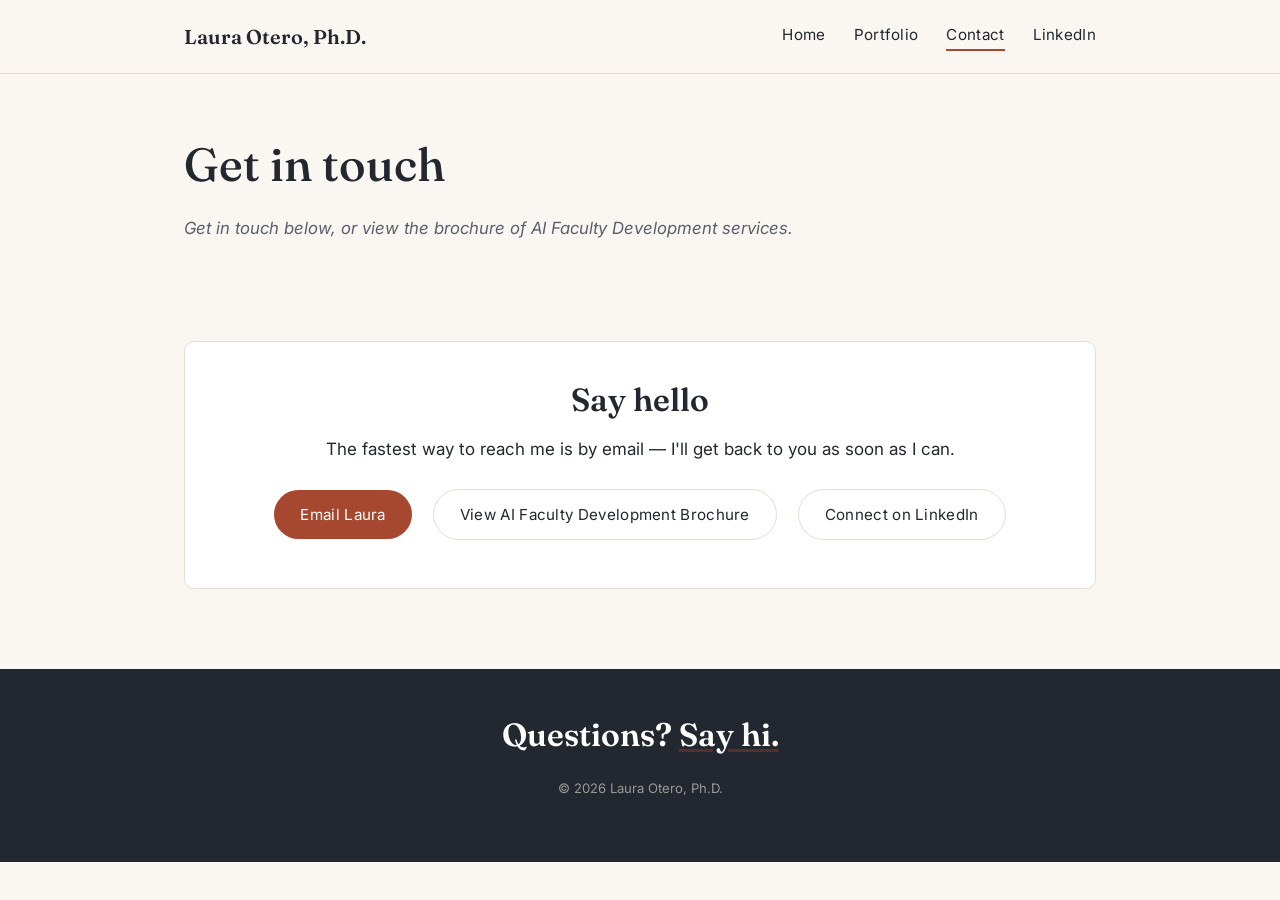
==== contact.html @ 6b9cdb31 "Add full site content: pages, assets, and self-hosted lessons" ====
<!DOCTYPE html>
<html lang="en">
<head>
<meta charset="UTF-8">
<meta name="viewport" content="width=device-width, initial-scale=1.0">
<title>Contact — Laura Otero, Ph.D.</title>
<meta name="description" content="Get in touch with Laura Otero, Ph.D. about consulting engagements in instructional design, leadership, and educational technology.">
<link rel="preconnect" href="https://fonts.googleapis.com">
<link rel="preconnect" href="https://fonts.gstatic.com" crossorigin>
<link href="https://fonts.googleapis.com/css2?family=Fraunces:wght@500;600&family=Inter:wght@400;500;600&display=swap" rel="stylesheet">
<link rel="stylesheet" href="assets/style.css">
</head>
<body>

<header class="site-header">
  <div class="header-inner">
    <a class="brand" href="/">Laura Otero, Ph.D.</a>
    <button class="nav-toggle" aria-label="Toggle navigation" onclick="document.querySelector('.main-nav').classList.toggle('open')">&#9776;</button>
    <nav class="main-nav">
      <a href="/">Home</a>
      <a href="portfolio.html">Portfolio</a>
      <a href="contact.html" class="active">Contact</a>
      <a class="icon-link" href="https://www.linkedin.com/in/lauralarkotero/" target="_blank" rel="noopener" aria-label="LinkedIn">LinkedIn</a>
    </nav>
  </div>
</header>

<section class="hero">
  <div class="container">
    <h1>Get in touch</h1>
    <p class="available-note">Get in touch below, or view the brochure of AI Faculty Development services.</p>
  </div>
</section>

<section>
  <div class="container">
    <div class="contact-card">
      <h2>Say hello</h2>
      <p>The fastest way to reach me is by email — I'll get back to you as soon as I can.</p>
      <a class="btn" href="mailto:laura.lark.otero@gmail.com">Email Laura</a>
      <a class="btn secondary" href="https://docs.google.com/document/d/1oBhnGbUb4kghAIbn_kGNjAwjj9rVR6Q0Kdnj7EA6_eM/edit?usp=sharing" target="_blank" rel="noopener">View AI Faculty Development Brochure</a>
      <a class="btn secondary" href="https://www.linkedin.com/in/lauralarkotero/" target="_blank" rel="noopener">Connect on LinkedIn</a>
    </div>
  </div>
</section>

<footer class="site-footer">
  <div class="container">
    <h2>Questions? <a href="mailto:laura.lark.otero@gmail.com">Say hi.</a></h2>
    <p class="fine-print">&copy; <span id="year"></span> Laura Otero, Ph.D.</p>
  </div>
</footer>

<script>document.getElementById('year').textContent = new Date().getFullYear();</script>
</body>
</html>
---- assets/style.css ----
/* ---------------------------------------------------------
   Laura Otero, Ph.D. — site styles
   --------------------------------------------------------- */

:root {
  --bg: #faf7f2;
  --surface: #ffffff;
  --ink: #23272f;
  --ink-soft: #5b5f6b;
  --accent: #a6472f;
  --accent-soft: #f1e3dd;
  --teal: #2f4c46;
  --teal-soft: #e4ece9;
  --border: #e4ded3;
  --radius: 10px;
  --max: 960px;
}

* { box-sizing: border-box; }

html { scroll-behavior: smooth; }

body {
  margin: 0;
  background: var(--bg);
  color: var(--ink);
  font-family: 'Inter', -apple-system, BlinkMacSystemFont, 'Segoe UI', sans-serif;
  font-size: 17px;
  line-height: 1.65;
  -webkit-font-smoothing: antialiased;
}

h1, h2, h3, h4 {
  font-family: 'Fraunces', Georgia, 'Times New Roman', serif;
  font-weight: 600;
  color: var(--ink);
  line-height: 1.15;
  margin: 0 0 0.5em;
}

h1 { font-size: clamp(2rem, 4vw, 2.9rem); font-weight: 500; }
h2 { font-size: clamp(1.5rem, 3vw, 2rem); }
h3 { font-size: 1.25rem; }

p { margin: 0 0 1.1em; }

a { color: var(--accent); text-decoration-color: rgba(166,71,47,0.35); text-underline-offset: 3px; }
a:hover { text-decoration-color: var(--accent); }

.container {
  max-width: var(--max);
  margin: 0 auto;
  padding: 0 24px;
}

/* ---------- Header ---------- */

header.site-header {
  border-bottom: 1px solid var(--border);
  background: var(--bg);
  position: sticky;
  top: 0;
  z-index: 50;
}

.header-inner {
  display: flex;
  align-items: center;
  justify-content: space-between;
  padding: 20px 24px;
  max-width: var(--max);
  margin: 0 auto;
}

.brand {
  font-family: 'Fraunces', Georgia, serif;
  font-size: 1.25rem;
  font-weight: 600;
  color: var(--ink);
  text-decoration: none;
}

nav.main-nav {
  display: flex;
  align-items: center;
  gap: 28px;
}

nav.main-nav a {
  color: var(--ink);
  text-decoration: none;
  font-size: 0.95rem;
  letter-spacing: 0.02em;
  padding-bottom: 2px;
  border-bottom: 2px solid transparent;
}

nav.main-nav a:hover,
nav.main-nav a.active {
  border-bottom-color: var(--accent);
}

nav.main-nav .icon-link {
  display: inline-flex;
  align-items: center;
}

.nav-toggle {
  display: none;
  background: none;
  border: none;
  font-size: 1.5rem;
  cursor: pointer;
  color: var(--ink);
}

@media (max-width: 640px) {
  nav.main-nav {
    position: absolute;
    top: 100%;
    left: 0;
    right: 0;
    flex-direction: column;
    align-items: flex-start;
    gap: 0;
    background: var(--bg);
    border-bottom: 1px solid var(--border);
    display: none;
  }
  nav.main-nav.open { display: flex; }
  nav.main-nav a {
    width: 100%;
    padding: 14px 24px;
    border-bottom: 1px solid var(--border);
  }
  .nav-toggle { display: block; }
}

/* ---------- Hero ---------- */

.hero {
  padding: 64px 0 40px;
}

.hero-grid {
  display: grid;
  grid-template-columns: 1.4fr 1fr;
  gap: 48px;
  align-items: center;
}

@media (max-width: 780px) {
  .hero-grid { grid-template-columns: 1fr; }
  .hero-photo { order: -1; max-width: 260px; margin: 0 auto; }
}

.hero-photo img {
  width: 100%;
  border-radius: var(--radius);
  display: block;
  box-shadow: 0 12px 32px rgba(35,39,47,0.12);
}

.available-note {
  font-style: italic;
  color: var(--ink-soft);
  font-size: 1.05rem;
}

/* ---------- Sections ---------- */

section { padding: 40px 0; }

section.tinted {
  background: var(--surface);
  border-top: 1px solid var(--border);
  border-bottom: 1px solid var(--border);
}

.bio p { color: var(--ink-soft); max-width: 74ch; }

.pillars {
  display: grid;
  grid-template-columns: repeat(3, 1fr);
  gap: 28px;
}

@media (max-width: 780px) {
  .pillars { grid-template-columns: 1fr; }
}

.pillar {
  background: var(--surface);
  border: 1px solid var(--border);
  border-radius: var(--radius);
  padding: 28px 24px;
}

.pillar h3 { color: var(--accent); }

.pillar p { color: var(--ink-soft); margin-bottom: 0; font-size: 0.98rem; }

.closing-note {
  background: var(--teal-soft);
  border-radius: var(--radius);
  padding: 32px;
  text-align: center;
  margin-top: 8px;
}

.closing-note p { margin: 0; color: var(--teal); font-size: 1.05rem; }

/* ---------- Buttons ---------- */

.btn {
  display: inline-block;
  padding: 12px 26px;
  background: var(--accent);
  color: #fff;
  border-radius: 999px;
  text-decoration: none;
  font-size: 0.95rem;
  letter-spacing: 0.02em;
  transition: opacity 0.15s ease;
}

.btn:hover { opacity: 0.85; text-decoration: none; }

.btn.secondary {
  background: transparent;
  color: var(--ink);
  border: 1px solid var(--border);
}

/* ---------- Portfolio: featured videos ---------- */

.video-grid {
  display: grid;
  grid-template-columns: repeat(2, 1fr);
  gap: 28px;
}

@media (max-width: 780px) {
  .video-grid { grid-template-columns: 1fr; }
}

.video-card {
  background: var(--surface);
  border: 1px solid var(--border);
  border-radius: var(--radius);
  overflow: hidden;
}

.video-embed {
  position: relative;
  padding-bottom: 56.25%;
  height: 0;
  background: #1b1b1b;
}

.video-embed iframe {
  position: absolute;
  top: 0; left: 0; width: 100%; height: 100%;
  border: 0;
}

.video-embed.placeholder {
  display: flex;
  align-items: center;
  justify-content: center;
  color: #cfcfcf;
  font-size: 0.9rem;
  text-align: center;
  padding: 20px;
}

.video-card-body { padding: 18px 20px; }

.video-card-body h3 { font-size: 1.05rem; margin-bottom: 6px; }

.video-card-body p { color: var(--ink-soft); font-size: 0.92rem; margin-bottom: 0; }

.tag {
  display: inline-block;
  font-size: 0.78rem;
  color: var(--teal);
  background: var(--teal-soft);
  padding: 3px 10px;
  border-radius: 999px;
  margin-bottom: 10px;
}

/* ---------- Portfolio: category groups ---------- */

.category-group { margin-bottom: 44px; }

.category-group h2 {
  border-bottom: 2px solid var(--accent);
  display: inline-block;
  padding-bottom: 6px;
  margin-bottom: 24px;
}

.project-item {
  border: 1px solid var(--border);
  border-radius: var(--radius);
  background: var(--surface);
  margin-bottom: 16px;
  overflow: hidden;
}

.project-item summary {
  cursor: pointer;
  list-style: none;
  padding: 18px 22px;
  font-family: 'Fraunces', Georgia, serif;
  font-size: 1.1rem;
  font-weight: 600;
  display: flex;
  align-items: center;
  justify-content: space-between;
}

.project-item summary::-webkit-details-marker { display: none; }

.project-item summary::after {
  content: '+';
  font-size: 1.4rem;
  color: var(--accent);
  font-family: sans-serif;
  font-weight: 400;
  margin-left: 12px;
}

.project-item[open] summary::after { content: '\2212'; }

.project-body {
  padding: 0 22px 22px;
  color: var(--ink-soft);
}

.project-body p { margin-bottom: 0.9em; }

.project-body strong { color: var(--ink); }

/* ---------- Contact ---------- */

.contact-card {
  background: var(--surface);
  border: 1px solid var(--border);
  border-radius: var(--radius);
  padding: 40px;
  text-align: center;
}

.contact-card .btn { margin: 8px; }

/* ---------- Footer ---------- */

footer.site-footer {
  background: var(--ink);
  color: #d8d8d8;
  padding: 48px 0;
  text-align: center;
  margin-top: 40px;
}

footer.site-footer h2 { color: #fff; }

footer.site-footer a { color: #fff; }

footer.site-footer .fine-print {
  margin-top: 24px;
  font-size: 0.82rem;
  color: #9a9a9a;
}
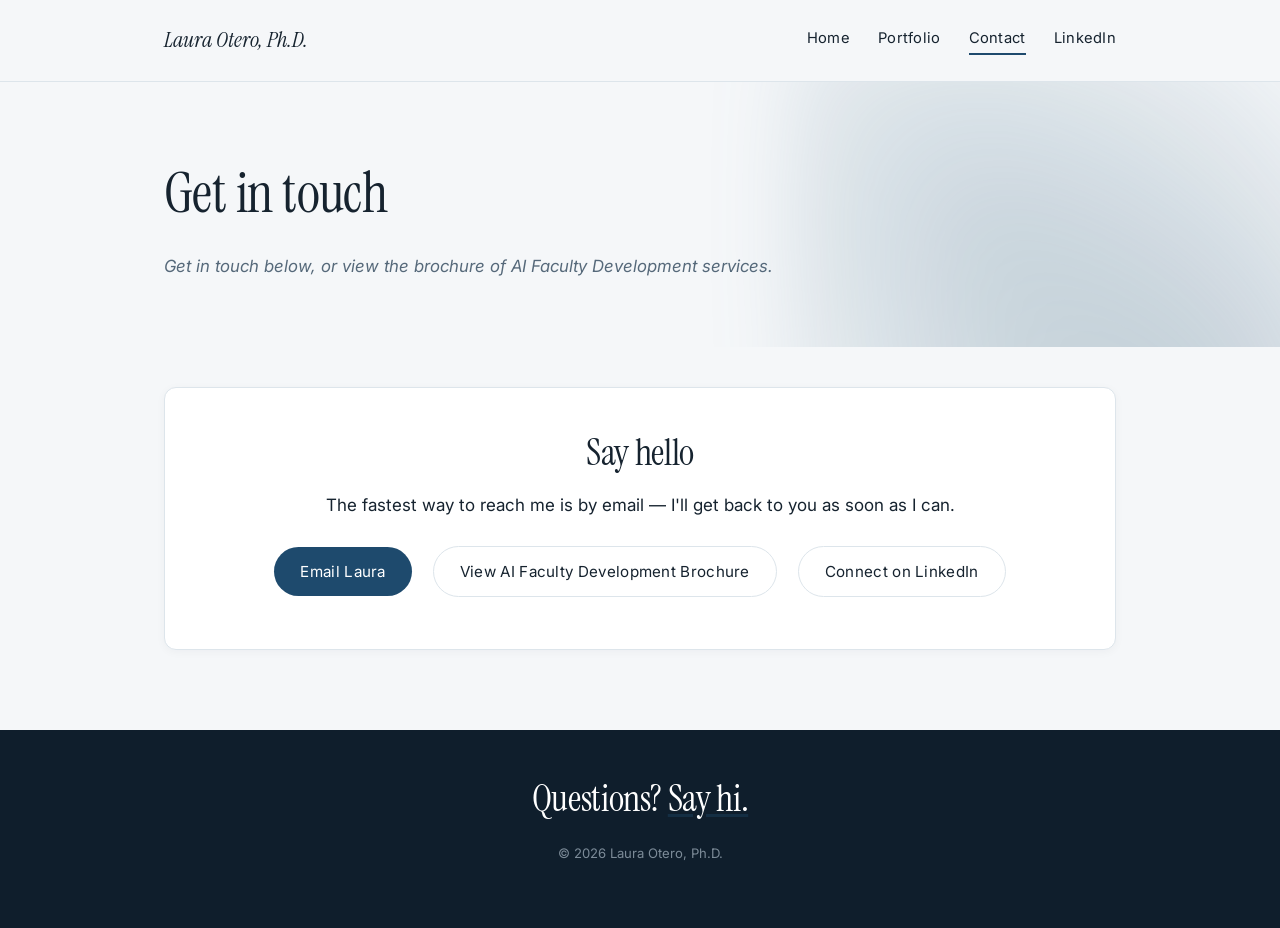
==== commit c0210546: "Redesign: navy/gray sea palette, Instrument Serif headings" ====
--- a/contact.html
+++ b/contact.html
@@ -7,7 +7,7 @@
 <meta name="description" content="Get in touch with Laura Otero, Ph.D. about consulting engagements in instructional design, leadership, and educational technology.">
 <link rel="preconnect" href="https://fonts.googleapis.com">
 <link rel="preconnect" href="https://fonts.gstatic.com" crossorigin>
-<link href="https://fonts.googleapis.com/css2?family=Fraunces:wght@500;600&family=Inter:wght@400;500;600&display=swap" rel="stylesheet">
+<link href="https://fonts.googleapis.com/css2?family=Instrument+Serif:ital@0;1&family=Inter:wght@400;500;600;700&display=swap" rel="stylesheet">
 <link rel="stylesheet" href="assets/style.css">
 </head>
 <body>
--- a/assets/style.css
+++ b/assets/style.css
@@ -3,17 +3,18 @@
    --------------------------------------------------------- */
 
 :root {
-  --bg: #faf7f2;
+  --bg: #f5f7f9;
   --surface: #ffffff;
-  --ink: #23272f;
-  --ink-soft: #5b5f6b;
-  --accent: #a6472f;
-  --accent-soft: #f1e3dd;
-  --teal: #2f4c46;
-  --teal-soft: #e4ece9;
-  --border: #e4ded3;
-  --radius: 10px;
-  --max: 960px;
+  --ink: #16232f;
+  --ink-soft: #56697a;
+  --accent: #1e4a6d;
+  --accent-soft: #e3ecf3;
+  --slate: #3f6c86;
+  --slate-soft: #eaf1f3;
+  --navy-deep: #0f1e2c;
+  --border: #dde5eb;
+  --radius: 12px;
+  --max: 1000px;
 }
 
 * { box-sizing: border-box; }
@@ -31,20 +32,23 @@
 }
 
 h1, h2, h3, h4 {
-  font-family: 'Fraunces', Georgia, 'Times New Roman', serif;
-  font-weight: 600;
-  color: var(--ink);
-  line-height: 1.15;
+  font-family: 'Instrument Serif', Georgia, 'Times New Roman', serif;
+  font-weight: 400;
+  color: var(--ink);
+  line-height: 1.12;
+  letter-spacing: -0.01em;
   margin: 0 0 0.5em;
 }
 
-h1 { font-size: clamp(2rem, 4vw, 2.9rem); font-weight: 500; }
-h2 { font-size: clamp(1.5rem, 3vw, 2rem); }
-h3 { font-size: 1.25rem; }
+h1 { font-size: clamp(2.3rem, 5vw, 3.5rem); }
+h2 { font-size: clamp(1.7rem, 3.4vw, 2.3rem); }
+h3 { font-size: 1.3rem; }
+
+em, .accent-italic { font-style: italic; color: var(--accent); }
 
 p { margin: 0 0 1.1em; }
 
-a { color: var(--accent); text-decoration-color: rgba(166,71,47,0.35); text-underline-offset: 3px; }
+a { color: var(--accent); text-decoration-color: rgba(30,74,109,0.35); text-underline-offset: 3px; }
 a:hover { text-decoration-color: var(--accent); }
 
 .container {
@@ -52,12 +56,12 @@
   margin: 0 auto;
   padding: 0 24px;
 }
-
 /* ---------- Header ---------- */
 
 header.site-header {
   border-bottom: 1px solid var(--border);
-  background: var(--bg);
+  background: rgba(245,247,249,0.92);
+  backdrop-filter: blur(6px);
   position: sticky;
   top: 0;
   z-index: 50;
@@ -67,15 +71,16 @@
   display: flex;
   align-items: center;
   justify-content: space-between;
-  padding: 20px 24px;
+  padding: 22px 24px;
   max-width: var(--max);
   margin: 0 auto;
 }
 
 .brand {
-  font-family: 'Fraunces', Georgia, serif;
-  font-size: 1.25rem;
-  font-weight: 600;
+  font-family: 'Instrument Serif', Georgia, serif;
+  font-style: italic;
+  font-size: 1.4rem;
+  font-weight: 400;
   color: var(--ink);
   text-decoration: none;
 }
@@ -89,7 +94,7 @@
 nav.main-nav a {
   color: var(--ink);
   text-decoration: none;
-  font-size: 0.95rem;
+  font-size: 0.92rem;
   letter-spacing: 0.02em;
   padding-bottom: 2px;
   border-bottom: 2px solid transparent;
@@ -135,11 +140,28 @@
   }
   .nav-toggle { display: block; }
 }
-
 /* ---------- Hero ---------- */
 
 .hero {
-  padding: 64px 0 40px;
+  padding: 80px 0 48px;
+  position: relative;
+  overflow: hidden;
+}
+
+.hero::before {
+  content: '';
+  position: absolute;
+  top: -20%;
+  right: -10%;
+  width: 620px;
+  height: 620px;
+  background:
+    radial-gradient(circle at 30% 30%, rgba(63,108,134,0.22), transparent 60%),
+    radial-gradient(circle at 70% 60%, rgba(30,74,109,0.16), transparent 60%),
+    radial-gradient(circle at 50% 80%, rgba(150,170,180,0.18), transparent 60%);
+  filter: blur(40px);
+  z-index: 0;
+  pointer-events: none;
 }
 
 .hero-grid {
@@ -147,6 +169,8 @@
   grid-template-columns: 1.4fr 1fr;
   gap: 48px;
   align-items: center;
+  position: relative;
+  z-index: 1;
 }
 
 @media (max-width: 780px) {
@@ -158,7 +182,7 @@
   width: 100%;
   border-radius: var(--radius);
   display: block;
-  box-shadow: 0 12px 32px rgba(35,39,47,0.12);
+  box-shadow: 0 20px 44px rgba(15,30,44,0.14);
 }
 
 .available-note {
@@ -193,7 +217,8 @@
   background: var(--surface);
   border: 1px solid var(--border);
   border-radius: var(--radius);
-  padding: 28px 24px;
+  padding: 30px 26px;
+  box-shadow: 0 2px 10px rgba(15,30,44,0.04);
 }
 
 .pillar h3 { color: var(--accent); }
@@ -201,15 +226,14 @@
 .pillar p { color: var(--ink-soft); margin-bottom: 0; font-size: 0.98rem; }
 
 .closing-note {
-  background: var(--teal-soft);
-  border-radius: var(--radius);
-  padding: 32px;
+  background: var(--accent-soft);
+  border-radius: var(--radius);
+  padding: 34px;
   text-align: center;
   margin-top: 8px;
 }
 
-.closing-note p { margin: 0; color: var(--teal); font-size: 1.05rem; }
-
+.closing-note p { margin: 0; color: var(--accent); font-size: 1.05rem; }
 /* ---------- Buttons ---------- */
 
 .btn {
@@ -249,13 +273,14 @@
   border: 1px solid var(--border);
   border-radius: var(--radius);
   overflow: hidden;
+  box-shadow: 0 2px 10px rgba(15,30,44,0.04);
 }
 
 .video-embed {
   position: relative;
   padding-bottom: 56.25%;
   height: 0;
-  background: #1b1b1b;
+  background: #101b26;
 }
 
 .video-embed iframe {
@@ -276,20 +301,19 @@
 
 .video-card-body { padding: 18px 20px; }
 
-.video-card-body h3 { font-size: 1.05rem; margin-bottom: 6px; }
+.video-card-body h3 { font-size: 1.15rem; margin-bottom: 6px; }
 
 .video-card-body p { color: var(--ink-soft); font-size: 0.92rem; margin-bottom: 0; }
 
 .tag {
   display: inline-block;
   font-size: 0.78rem;
-  color: var(--teal);
-  background: var(--teal-soft);
+  color: var(--slate);
+  background: var(--slate-soft);
   padding: 3px 10px;
   border-radius: 999px;
   margin-bottom: 10px;
 }
-
 /* ---------- Portfolio: category groups ---------- */
 
 .category-group { margin-bottom: 44px; }
@@ -307,15 +331,16 @@
   background: var(--surface);
   margin-bottom: 16px;
   overflow: hidden;
+  box-shadow: 0 2px 10px rgba(15,30,44,0.03);
 }
 
 .project-item summary {
   cursor: pointer;
   list-style: none;
   padding: 18px 22px;
-  font-family: 'Fraunces', Georgia, serif;
-  font-size: 1.1rem;
-  font-weight: 600;
+  font-family: 'Instrument Serif', Georgia, serif;
+  font-size: 1.25rem;
+  font-weight: 400;
   display: flex;
   align-items: center;
   justify-content: space-between;
@@ -349,8 +374,9 @@
   background: var(--surface);
   border: 1px solid var(--border);
   border-radius: var(--radius);
-  padding: 40px;
+  padding: 44px;
   text-align: center;
+  box-shadow: 0 2px 10px rgba(15,30,44,0.04);
 }
 
 .contact-card .btn { margin: 8px; }
@@ -358,8 +384,8 @@
 /* ---------- Footer ---------- */
 
 footer.site-footer {
-  background: var(--ink);
-  color: #d8d8d8;
+  background: var(--navy-deep);
+  color: #c3ccd3;
   padding: 48px 0;
   text-align: center;
   margin-top: 40px;
@@ -372,5 +398,5 @@
 footer.site-footer .fine-print {
   margin-top: 24px;
   font-size: 0.82rem;
-  color: #9a9a9a;
-}
+  color: #7c8b98;
+}
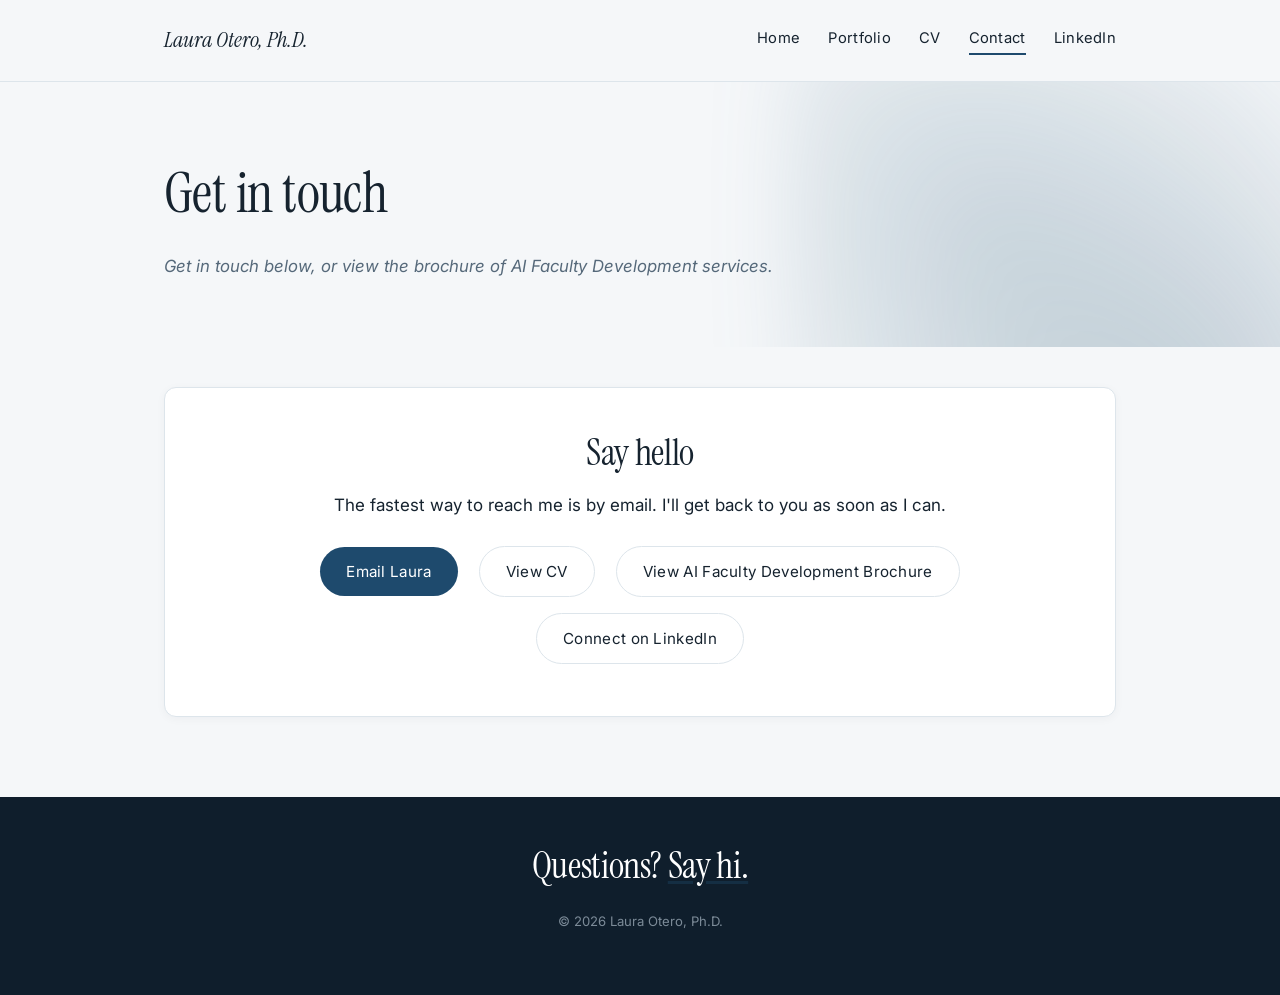
==== commit b20852f1: "Trim em dashes site-wide, revise intro copy, and link to CV Google Doc from nav/bio/contact" ====
--- a/contact.html
+++ b/contact.html
@@ -3,7 +3,7 @@
 <head>
 <meta charset="UTF-8">
 <meta name="viewport" content="width=device-width, initial-scale=1.0">
-<title>Contact — Laura Otero, Ph.D.</title>
+<title>Contact | Laura Otero, Ph.D.</title>
 <meta name="description" content="Get in touch with Laura Otero, Ph.D. about consulting engagements in instructional design, leadership, and educational technology.">
 <link rel="preconnect" href="https://fonts.googleapis.com">
 <link rel="preconnect" href="https://fonts.gstatic.com" crossorigin>
@@ -19,6 +19,7 @@
     <nav class="main-nav">
       <a href="/">Home</a>
       <a href="portfolio.html">Portfolio</a>
+      <a href="https://docs.google.com/document/d/1YFHhqkYdsZtw4tTYMUC6xlFDsok747qag2UU-plNzZY/edit" target="_blank" rel="noopener">CV</a>
       <a href="contact.html" class="active">Contact</a>
       <a class="icon-link" href="https://www.linkedin.com/in/lauralarkotero/" target="_blank" rel="noopener" aria-label="LinkedIn">LinkedIn</a>
     </nav>
@@ -36,8 +37,9 @@
   <div class="container">
     <div class="contact-card">
       <h2>Say hello</h2>
-      <p>The fastest way to reach me is by email — I'll get back to you as soon as I can.</p>
+      <p>The fastest way to reach me is by email. I'll get back to you as soon as I can.</p>
       <a class="btn" href="mailto:laura.lark.otero@gmail.com">Email Laura</a>
+      <a class="btn secondary" href="https://docs.google.com/document/d/1YFHhqkYdsZtw4tTYMUC6xlFDsok747qag2UU-plNzZY/edit" target="_blank" rel="noopener">View CV</a>
       <a class="btn secondary" href="https://docs.google.com/document/d/1oBhnGbUb4kghAIbn_kGNjAwjj9rVR6Q0Kdnj7EA6_eM/edit?usp=sharing" target="_blank" rel="noopener">View AI Faculty Development Brochure</a>
       <a class="btn secondary" href="https://www.linkedin.com/in/lauralarkotero/" target="_blank" rel="noopener">Connect on LinkedIn</a>
     </div>
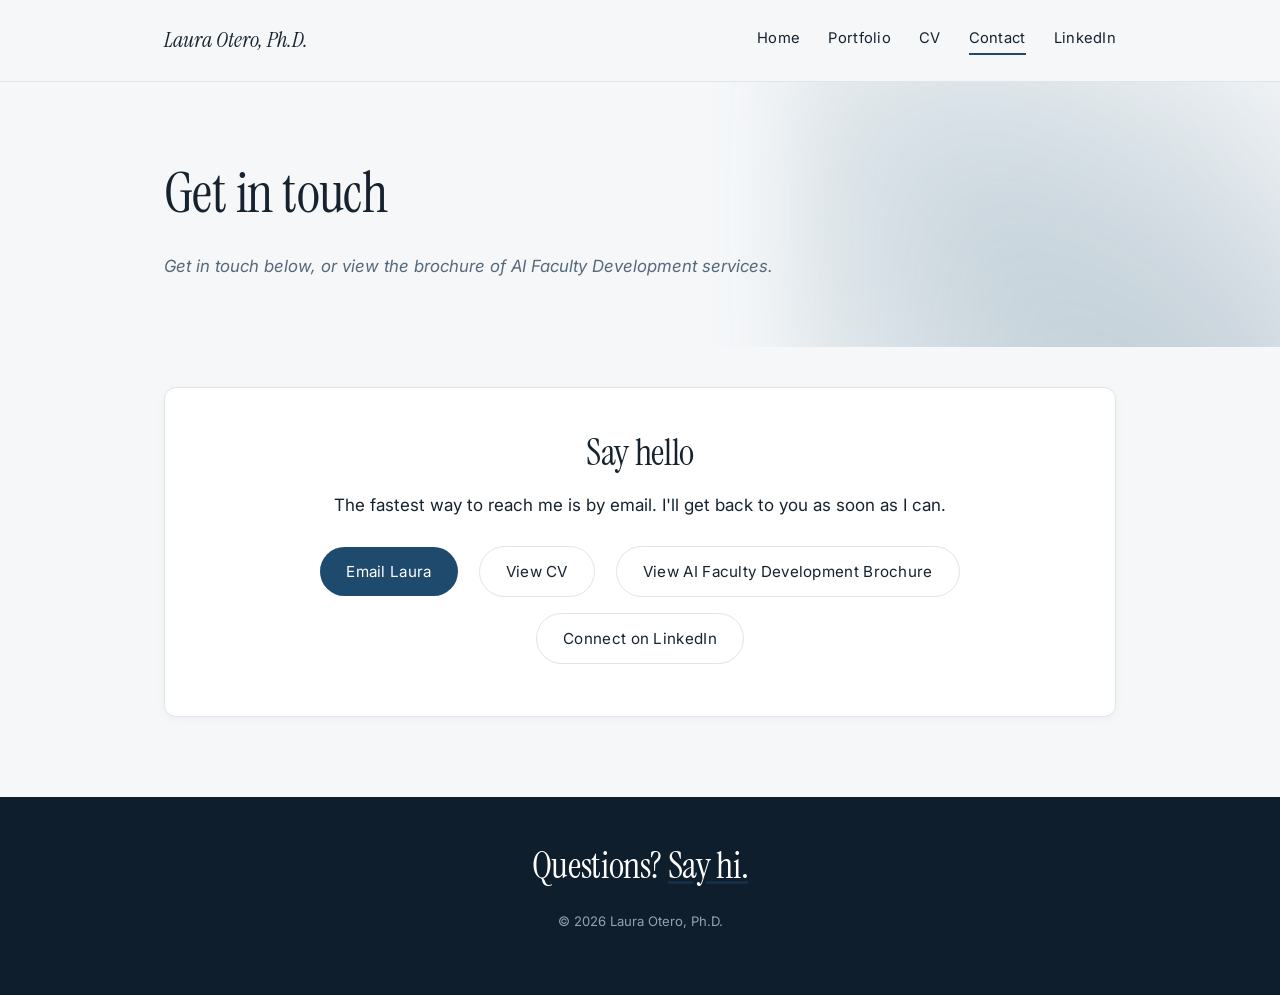
==== commit 9b7f6769: "Add card color accents, tighten homepage bio, and improve WCAG accessibility" ====
--- a/contact.html
+++ b/contact.html
@@ -12,19 +12,23 @@
 </head>
 <body>
 
+<a class="skip-link" href="#main-content">Skip to main content</a>
+
 <header class="site-header">
   <div class="header-inner">
     <a class="brand" href="/">Laura Otero, Ph.D.</a>
-    <button class="nav-toggle" aria-label="Toggle navigation" onclick="document.querySelector('.main-nav').classList.toggle('open')">&#9776;</button>
-    <nav class="main-nav">
+    <button class="nav-toggle" aria-label="Toggle navigation" aria-expanded="false" aria-controls="main-nav" onclick="const n=document.getElementById('main-nav'); const open=n.classList.toggle('open'); this.setAttribute('aria-expanded', open);">&#9776;</button>
+    <nav class="main-nav" id="main-nav">
       <a href="/">Home</a>
       <a href="portfolio.html">Portfolio</a>
-      <a href="https://docs.google.com/document/d/1YFHhqkYdsZtw4tTYMUC6xlFDsok747qag2UU-plNzZY/edit" target="_blank" rel="noopener">CV</a>
+      <a href="https://docs.google.com/document/d/1YFHhqkYdsZtw4tTYMUC6xlFDsok747qag2UU-plNzZY/edit" target="_blank" rel="noopener">CV<span class="visually-hidden"> (opens in new tab)</span></a>
       <a href="contact.html" class="active">Contact</a>
-      <a class="icon-link" href="https://www.linkedin.com/in/lauralarkotero/" target="_blank" rel="noopener" aria-label="LinkedIn">LinkedIn</a>
+      <a class="icon-link" href="https://www.linkedin.com/in/lauralarkotero/" target="_blank" rel="noopener">LinkedIn<span class="visually-hidden"> (opens in new tab)</span></a>
     </nav>
   </div>
 </header>
+
+<main id="main-content">
 
 <section class="hero">
   <div class="container">
@@ -39,12 +43,14 @@
       <h2>Say hello</h2>
       <p>The fastest way to reach me is by email. I'll get back to you as soon as I can.</p>
       <a class="btn" href="mailto:laura.lark.otero@gmail.com">Email Laura</a>
-      <a class="btn secondary" href="https://docs.google.com/document/d/1YFHhqkYdsZtw4tTYMUC6xlFDsok747qag2UU-plNzZY/edit" target="_blank" rel="noopener">View CV</a>
-      <a class="btn secondary" href="https://docs.google.com/document/d/1oBhnGbUb4kghAIbn_kGNjAwjj9rVR6Q0Kdnj7EA6_eM/edit?usp=sharing" target="_blank" rel="noopener">View AI Faculty Development Brochure</a>
-      <a class="btn secondary" href="https://www.linkedin.com/in/lauralarkotero/" target="_blank" rel="noopener">Connect on LinkedIn</a>
+      <a class="btn secondary" href="https://docs.google.com/document/d/1YFHhqkYdsZtw4tTYMUC6xlFDsok747qag2UU-plNzZY/edit" target="_blank" rel="noopener">View CV<span class="visually-hidden"> (opens in new tab)</span></a>
+      <a class="btn secondary" href="https://docs.google.com/document/d/1oBhnGbUb4kghAIbn_kGNjAwjj9rVR6Q0Kdnj7EA6_eM/edit?usp=sharing" target="_blank" rel="noopener">View AI Faculty Development Brochure<span class="visually-hidden"> (opens in new tab)</span></a>
+      <a class="btn secondary" href="https://www.linkedin.com/in/lauralarkotero/" target="_blank" rel="noopener">Connect on LinkedIn<span class="visually-hidden"> (opens in new tab)</span></a>
     </div>
   </div>
 </section>
+
+</main>
 
 <footer class="site-footer">
   <div class="container">
--- a/assets/style.css
+++ b/assets/style.css
@@ -56,6 +56,62 @@
   margin: 0 auto;
   padding: 0 24px;
 }
+
+/* ---------- Accessibility utilities ---------- */
+
+.visually-hidden {
+  position: absolute;
+  width: 1px;
+  height: 1px;
+  padding: 0;
+  margin: -1px;
+  overflow: hidden;
+  clip: rect(0, 0, 0, 0);
+  white-space: nowrap;
+  border: 0;
+}
+
+.skip-link {
+  position: absolute;
+  top: -48px;
+  left: 0;
+  background: var(--accent);
+  color: #fff;
+  padding: 12px 20px;
+  z-index: 200;
+  border-radius: 0 0 8px 0;
+  text-decoration: none;
+  font-size: 0.92rem;
+  transition: top 0.15s ease;
+}
+
+.skip-link:focus {
+  top: 0;
+}
+
+a:focus-visible,
+button:focus-visible,
+summary:focus-visible {
+  outline: 3px solid var(--accent);
+  outline-offset: 2px;
+  border-radius: 2px;
+}
+
+.home-hero a:focus-visible,
+footer.site-footer a:focus-visible {
+  outline-color: #9fc4e0;
+}
+
+@media (prefers-reduced-motion: reduce) {
+  html { scroll-behavior: auto; }
+  *, *::before, *::after {
+    animation-duration: 0.01ms !important;
+    animation-iteration-count: 1 !important;
+    transition-duration: 0.01ms !important;
+    scroll-behavior: auto !important;
+  }
+}
+
 /* ---------- Header ---------- */
 
 header.site-header {
@@ -140,6 +196,7 @@
   }
   .nav-toggle { display: block; }
 }
+
 /* ---------- Hero ---------- */
 
 .hero {
@@ -191,6 +248,31 @@
   font-size: 1.05rem;
 }
 
+/* ---------- Home hero: navy treatment ---------- */
+
+.home-hero {
+  background: linear-gradient(135deg, var(--navy-deep) 0%, var(--accent) 100%);
+}
+
+.home-hero::before {
+  background:
+    radial-gradient(circle at 30% 30%, rgba(255,255,255,0.10), transparent 60%),
+    radial-gradient(circle at 70% 60%, rgba(159,196,224,0.16), transparent 60%),
+    radial-gradient(circle at 50% 80%, rgba(255,255,255,0.06), transparent 60%);
+}
+
+.home-hero h1 { color: #fff; }
+
+.home-hero em, .home-hero .accent-italic { color: #9fc4e0; }
+
+.home-hero .available-note { color: rgba(255,255,255,0.78); }
+
+.home-hero .available-note a { color: #fff; text-decoration-color: rgba(255,255,255,0.5); }
+
+.home-hero .available-note a:hover { text-decoration-color: #fff; }
+
+.home-hero .hero-photo img { box-shadow: 0 20px 44px rgba(0,0,0,0.35); }
+
 /* ---------- Sections ---------- */
 
 section { padding: 40px 0; }
@@ -216,9 +298,16 @@
 .pillar {
   background: var(--surface);
   border: 1px solid var(--border);
+  border-top: 4px solid var(--accent);
   border-radius: var(--radius);
   padding: 30px 26px;
   box-shadow: 0 2px 10px rgba(15,30,44,0.04);
+  transition: transform 0.18s ease, box-shadow 0.18s ease;
+}
+
+.pillar:hover {
+  transform: translateY(-3px);
+  box-shadow: 0 10px 24px rgba(15,30,44,0.1);
 }
 
 .pillar h3 { color: var(--accent); }
@@ -234,6 +323,7 @@
 }
 
 .closing-note p { margin: 0; color: var(--accent); font-size: 1.05rem; }
+
 /* ---------- Buttons ---------- */
 
 .btn {
@@ -271,9 +361,16 @@
 .video-card {
   background: var(--surface);
   border: 1px solid var(--border);
+  border-top: 4px solid var(--accent);
   border-radius: var(--radius);
   overflow: hidden;
   box-shadow: 0 2px 10px rgba(15,30,44,0.04);
+  transition: transform 0.18s ease, box-shadow 0.18s ease;
+}
+
+.video-card:hover {
+  transform: translateY(-3px);
+  box-shadow: 0 10px 24px rgba(15,30,44,0.1);
 }
 
 .video-embed {
@@ -299,6 +396,22 @@
   padding: 20px;
 }
 
+.lesson-embed {
+  position: relative;
+  height: 520px;
+  background: #101b26;
+}
+
+.lesson-embed iframe {
+  width: 100%;
+  height: 100%;
+  border: 0;
+}
+
+@media (max-width: 780px) {
+  .lesson-embed { height: 420px; }
+}
+
 .video-card-body { padding: 18px 20px; }
 
 .video-card-body h3 { font-size: 1.15rem; margin-bottom: 6px; }
@@ -308,12 +421,13 @@
 .tag {
   display: inline-block;
   font-size: 0.78rem;
-  color: var(--slate);
-  background: var(--slate-soft);
+  color: var(--accent);
+  background: var(--accent-soft);
   padding: 3px 10px;
   border-radius: 999px;
   margin-bottom: 10px;
 }
+
 /* ---------- Portfolio: category groups ---------- */
 
 .category-group { margin-bottom: 44px; }
@@ -327,23 +441,29 @@
 
 .project-item {
   border: 1px solid var(--border);
+  border-left: 4px solid var(--accent);
   border-radius: var(--radius);
   background: var(--surface);
-  margin-bottom: 16px;
+  margin-bottom: 14px;
   overflow: hidden;
-  box-shadow: 0 2px 10px rgba(15,30,44,0.03);
+  transition: box-shadow 0.18s ease;
 }
 
 .project-item summary {
   cursor: pointer;
   list-style: none;
-  padding: 18px 22px;
+  padding: 17px 20px;
   font-family: 'Instrument Serif', Georgia, serif;
-  font-size: 1.25rem;
+  font-size: 1.2rem;
   font-weight: 400;
   display: flex;
   align-items: center;
   justify-content: space-between;
+  transition: background 0.15s ease;
+}
+
+.project-item summary:hover {
+  background: var(--accent-soft);
 }
 
 .project-item summary::-webkit-details-marker { display: none; }
@@ -368,6 +488,44 @@
 
 .project-body strong { color: var(--ink); }
 
+.simple-list {
+  list-style: none;
+  margin: 0;
+  padding: 0;
+}
+
+.simple-list li {
+  display: flex;
+  flex-wrap: wrap;
+  align-items: baseline;
+  justify-content: space-between;
+  gap: 6px 16px;
+  padding: 16px 14px;
+  margin: 0 -14px;
+  border-bottom: 1px solid var(--border);
+  border-left: 3px solid transparent;
+  border-radius: 6px;
+  transition: background 0.15s ease, border-left-color 0.15s ease;
+}
+
+.simple-list li:hover {
+  background: var(--accent-soft);
+  border-left-color: var(--accent);
+}
+
+.simple-list li:last-child { border-bottom: none; }
+
+.simple-list a {
+  font-family: 'Instrument Serif', Georgia, serif;
+  font-size: 1.1rem;
+}
+
+.simple-list .venue {
+  color: var(--ink-soft);
+  font-size: 0.85rem;
+  white-space: nowrap;
+}
+
 /* ---------- Contact ---------- */
 
 .contact-card {
@@ -398,5 +556,5 @@
 footer.site-footer .fine-print {
   margin-top: 24px;
   font-size: 0.82rem;
-  color: #7c8b98;
-}
+  color: #93a2ad;
+}
